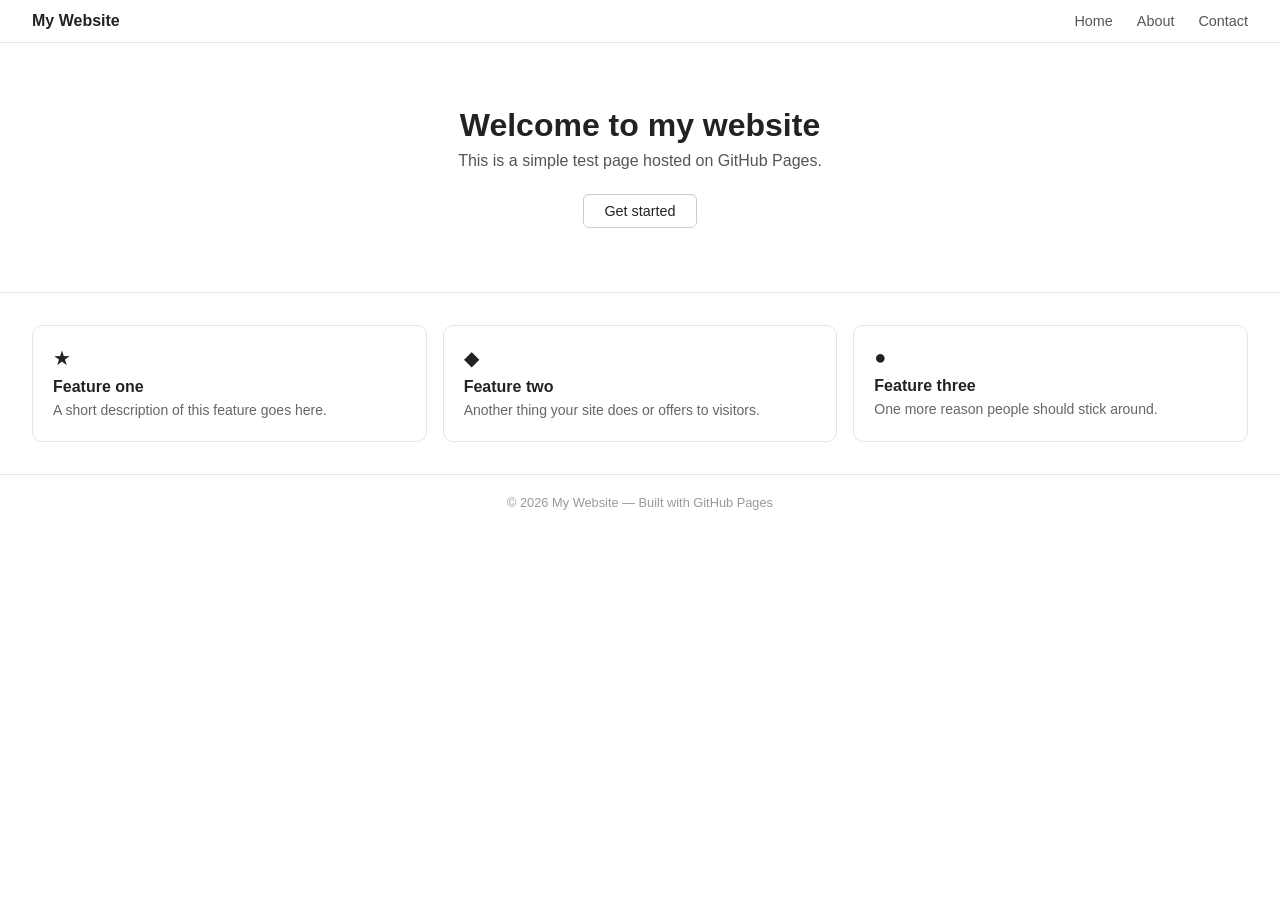
==== index.html @ 02c38de4 "initial commit" ====
<!DOCTYPE html>
<html lang="en">
<head>
  <meta charset="UTF-8" />
  <meta name="viewport" content="width=device-width, initial-scale=1.0" />
  <title>My Website</title>
  <style>
    * { box-sizing: border-box; margin: 0; padding: 0; }

    body {
      font-family: sans-serif;
      color: #222;
      background: #fff;
    }

    nav {
      display: flex;
      align-items: center;
      justify-content: space-between;
      padding: 0.75rem 2rem;
      border-bottom: 1px solid #e5e5e5;
    }

    nav .logo { font-weight: 600; font-size: 1rem; }

    nav .links { display: flex; gap: 1.5rem; }
    nav .links a { font-size: 0.9rem; color: #555; text-decoration: none; }
    nav .links a:hover { color: #111; }

    .hero {
      text-align: center;
      padding: 4rem 2rem;
      border-bottom: 1px solid #e5e5e5;
    }

    .hero h1 { font-size: 2rem; font-weight: 600; margin-bottom: 0.5rem; }
    .hero p { font-size: 1rem; color: #555; margin-bottom: 1.5rem; }

    .btn {
      display: inline-block;
      padding: 0.5rem 1.25rem;
      border: 1px solid #ccc;
      border-radius: 6px;
      font-size: 0.9rem;
      color: #222;
      text-decoration: none;
      cursor: pointer;
    }

    .btn:hover { background: #f5f5f5; }

    .cards {
      display: grid;
      grid-template-columns: repeat(auto-fit, minmax(200px, 1fr));
      gap: 1rem;
      padding: 2rem;
    }

    .card {
      border: 1px solid #e5e5e5;
      border-radius: 10px;
      padding: 1.25rem;
    }

    .card-icon { font-size: 1.25rem; margin-bottom: 0.5rem; }
    .card h3 { font-size: 1rem; font-weight: 600; margin-bottom: 0.25rem; }
    .card p { font-size: 0.875rem; color: #666; line-height: 1.5; }

    footer {
      text-align: center;
      padding: 1.25rem;
      font-size: 0.8rem;
      color: #999;
      border-top: 1px solid #e5e5e5;
    }
  </style>
</head>
<body>

  <nav>
    <span class="logo">My Website</span>
    <div class="links">
      <a href="#">Home</a>
      <a href="#">About</a>
      <a href="#">Contact</a>
    </div>
  </nav>

  <section class="hero">
    <h1>Welcome to my website</h1>
    <p>This is a simple test page hosted on GitHub Pages.</p>
    <a href="#" class="btn">Get started</a>
  </section>

  <section class="cards">
    <div class="card">
      <div class="card-icon">★</div>
      <h3>Feature one</h3>
      <p>A short description of this feature goes here.</p>
    </div>
    <div class="card">
      <div class="card-icon">◆</div>
      <h3>Feature two</h3>
      <p>Another thing your site does or offers to visitors.</p>
    </div>
    <div class="card">
      <div class="card-icon">●</div>
      <h3>Feature three</h3>
      <p>One more reason people should stick around.</p>
    </div>
  </section>

  <footer>© 2026 My Website — Built with GitHub Pages</footer>

</body>
</html>
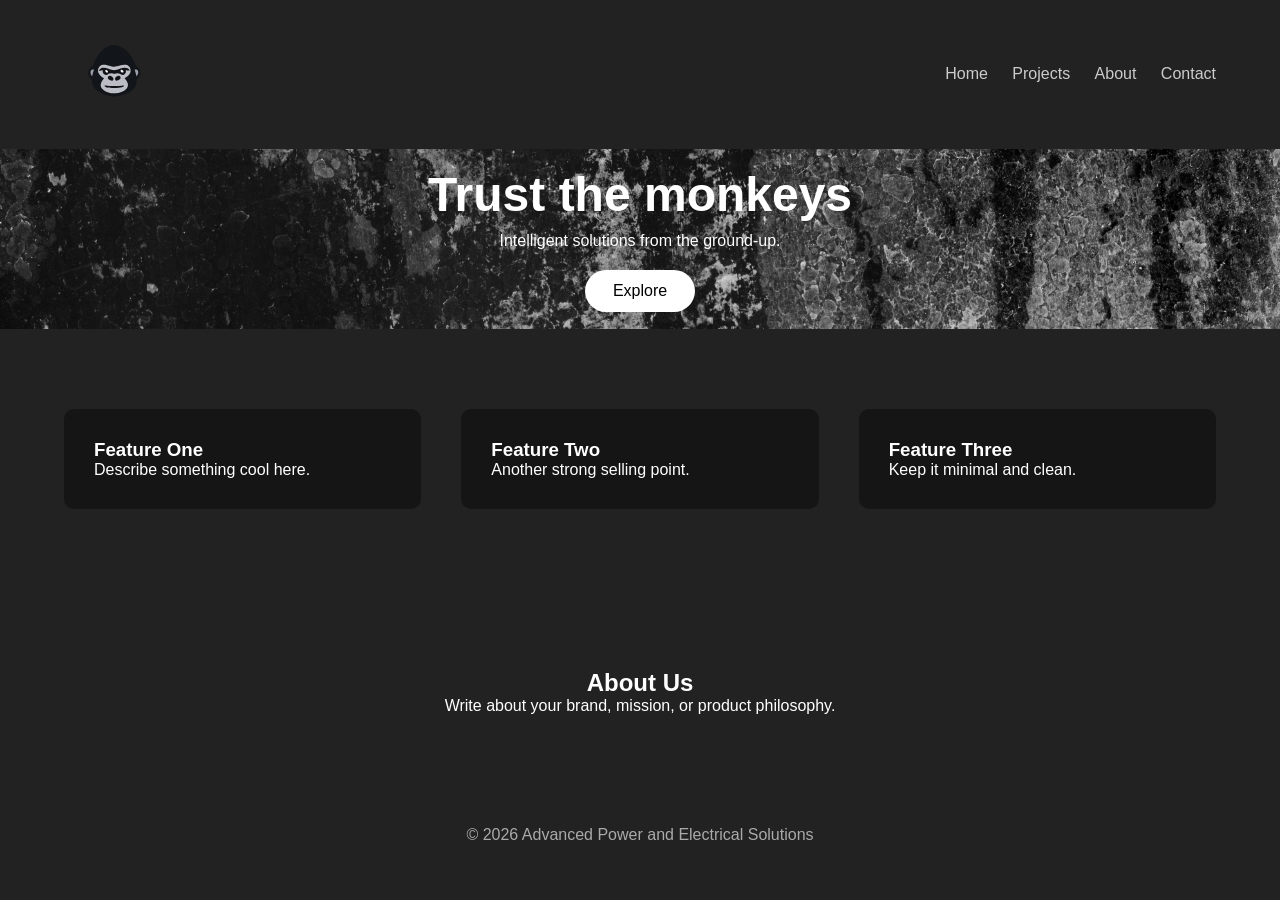
==== commit 015378dd: "for testing purpuses" ====
--- a/index.html
+++ b/index.html
@@ -1,116 +1,68 @@
 <!DOCTYPE html>
 <html lang="en">
 <head>
-  <meta charset="UTF-8" />
-  <meta name="viewport" content="width=device-width, initial-scale=1.0" />
-  <title>My Website</title>
-  <style>
-    * { box-sizing: border-box; margin: 0; padding: 0; }
-
-    body {
-      font-family: sans-serif;
-      color: #222;
-      background: #fff;
-    }
-
-    nav {
-      display: flex;
-      align-items: center;
-      justify-content: space-between;
-      padding: 0.75rem 2rem;
-      border-bottom: 1px solid #e5e5e5;
-    }
-
-    nav .logo { font-weight: 600; font-size: 1rem; }
-
-    nav .links { display: flex; gap: 1.5rem; }
-    nav .links a { font-size: 0.9rem; color: #555; text-decoration: none; }
-    nav .links a:hover { color: #111; }
-
-    .hero {
-      text-align: center;
-      padding: 4rem 2rem;
-      border-bottom: 1px solid #e5e5e5;
-    }
-
-    .hero h1 { font-size: 2rem; font-weight: 600; margin-bottom: 0.5rem; }
-    .hero p { font-size: 1rem; color: #555; margin-bottom: 1.5rem; }
-
-    .btn {
-      display: inline-block;
-      padding: 0.5rem 1.25rem;
-      border: 1px solid #ccc;
-      border-radius: 6px;
-      font-size: 0.9rem;
-      color: #222;
-      text-decoration: none;
-      cursor: pointer;
-    }
-
-    .btn:hover { background: #f5f5f5; }
-
-    .cards {
-      display: grid;
-      grid-template-columns: repeat(auto-fit, minmax(200px, 1fr));
-      gap: 1rem;
-      padding: 2rem;
-    }
-
-    .card {
-      border: 1px solid #e5e5e5;
-      border-radius: 10px;
-      padding: 1.25rem;
-    }
-
-    .card-icon { font-size: 1.25rem; margin-bottom: 0.5rem; }
-    .card h3 { font-size: 1rem; font-weight: 600; margin-bottom: 0.25rem; }
-    .card p { font-size: 0.875rem; color: #666; line-height: 1.5; }
-
-    footer {
-      text-align: center;
-      padding: 1.25rem;
-      font-size: 0.8rem;
-      color: #999;
-      border-top: 1px solid #e5e5e5;
-    }
-  </style>
+  <meta charset="UTF-8">
+  <title>Advanced Power and Electrical Systems - APES</title>
+  <meta name="viewport" content="width=device-width, initial-scale=1.0">
+  <link rel="stylesheet" href="style.css">
 </head>
 <body>
 
-  <nav>
-    <span class="logo">My Website</span>
-    <div class="links">
+<!-- NAV -->
+<header class="nav">
+  <div class="container">
+    <h1 class="logo"><img src="logo.svg" style="width: 100px"></h1>
+    <nav>
       <a href="#">Home</a>
-      <a href="#">About</a>
-      <a href="#">Contact</a>
-    </div>
-  </nav>
+      <a href="projects.html">Projects</a>
+      <a href="about.html">About</a>
+      <a href="contact.html">Contact</a>
+    </nav>
+  </div>
+</header>
 
-  <section class="hero">
-    <h1>Welcome to my website</h1>
-    <p>This is a simple test page hosted on GitHub Pages.</p>
-    <a href="#" class="btn">Get started</a>
-  </section>
+<!-- HERO -->
+<section class="hero">
+  <div class="hero-content">
+    <h2>Trust the monkeys</h2>
+    <p>Intelligent solutions from the ground-up.</p>
+    <button onclick="window.location.href='projects.html'">
+  Explore
+</button>
+  </div>
+</section>
 
-  <section class="cards">
-    <div class="card">
-      <div class="card-icon">★</div>
-      <h3>Feature one</h3>
-      <p>A short description of this feature goes here.</p>
-    </div>
-    <div class="card">
-      <div class="card-icon">◆</div>
-      <h3>Feature two</h3>
-      <p>Another thing your site does or offers to visitors.</p>
-    </div>
-    <div class="card">
-      <div class="card-icon">●</div>
-      <h3>Feature three</h3>
-      <p>One more reason people should stick around.</p>
-    </div>
-  </section>
+<!-- FEATURE GRID -->
+<section class="features container">
+  <div class="feature">
+    <h3>Feature One</h3>
+    <p>Describe something cool here.</p>
+  </div>
+  <div class="feature">
+    <h3>Feature Two</h3>
+    <p>Another strong selling point.</p>
+  </div>
+  <div class="feature">
+    <h3>Feature Three</h3>
+    <p>Keep it minimal and clean.</p>
+  </div>
+</section>
 
-  <footer>© 2026 My Website — Built with GitHub Pages</footer>
+<!-- IMAGE SHOWCASE -->
+<section class="showcase">
+  <img src="https://via.placeholder.com/1200x600" alt="">
+</section>
+
+<!-- ABOUT -->
+<section class="about container">
+  <h2>About Us</h2>
+  <p>Write about your brand, mission, or product philosophy.</p>
+</section>
+
+<!-- FOOTER -->
+<footer>
+  <p>© 2026 Advanced Power and Electrical Solutions</p>
+</footer>
 
 </body>
 </html>
--- a/style.css
+++ b/style.css
@@ -0,0 +1,111 @@
+* {
+  margin: 0;
+  padding: 0;
+  box-sizing: border-box;
+  font-family: Noto Sans, sans-serif;
+}
+
+body {
+  background: #222222;
+  color: #ffffff;
+}
+
+/* CONTAINER */
+.container {
+  width: 90%;
+  max-width: 1200px;
+  margin: auto;
+}
+
+/* NAV */
+.nav {
+  padding: 20px 0;
+  border-bottom: 1px solid #222;
+}
+
+.nav .container {
+  display: flex;
+  justify-content: space-between;
+  align-items: center;
+}
+
+.nav a {
+  margin-left: 20px;
+  color: #ccc;
+  text-decoration: none;
+  transition: 0.3s;
+}
+
+.nav a:hover {
+  color: #fff;
+}
+
+/* HERO */
+.hero {
+  height: 20vh;
+  background: url(background.jpg) center/cover no-repeat;
+  display: flex;
+  align-items: center;
+  justify-content: center;
+  text-align: center;
+}
+
+.hero h2 {
+  font-size: 3rem;
+  margin-bottom: 10px;
+}
+
+.hero button {
+  margin-top: 20px;
+  padding: 12px 28px;
+  border: none;
+  background: white;
+  color: black;
+  cursor: pointer;
+  border-radius: 30px; /* 👈 this makes it rounded */
+  font-size: 1rem;
+  transition: 0.3s;
+}
+
+.hero button:hover {
+  background: #ddd;
+}
+
+/* FEATURES */
+.features {
+  display: grid;
+  grid-template-columns: repeat(auto-fit, minmax(250px, 1fr));
+  gap: 40px;
+  padding: 80px 0;
+}
+
+.feature {
+  background: #151515;
+  padding: 30px;
+  border-radius: 10px;
+  transition: 0.3s;
+}
+
+.feature:hover {
+  transform: translateY(-5px);
+}
+
+/* SHOWCASE */
+.showcase img {
+  width: 100%;
+  display: block;
+}
+
+/* ABOUT */
+.about {
+  padding: 80px 0;
+  text-align: center;
+}
+
+/* FOOTER */
+footer {
+  text-align: center;
+  padding: 30px;
+  border-top: 1px solid #222;
+  color: #aaa;
+}
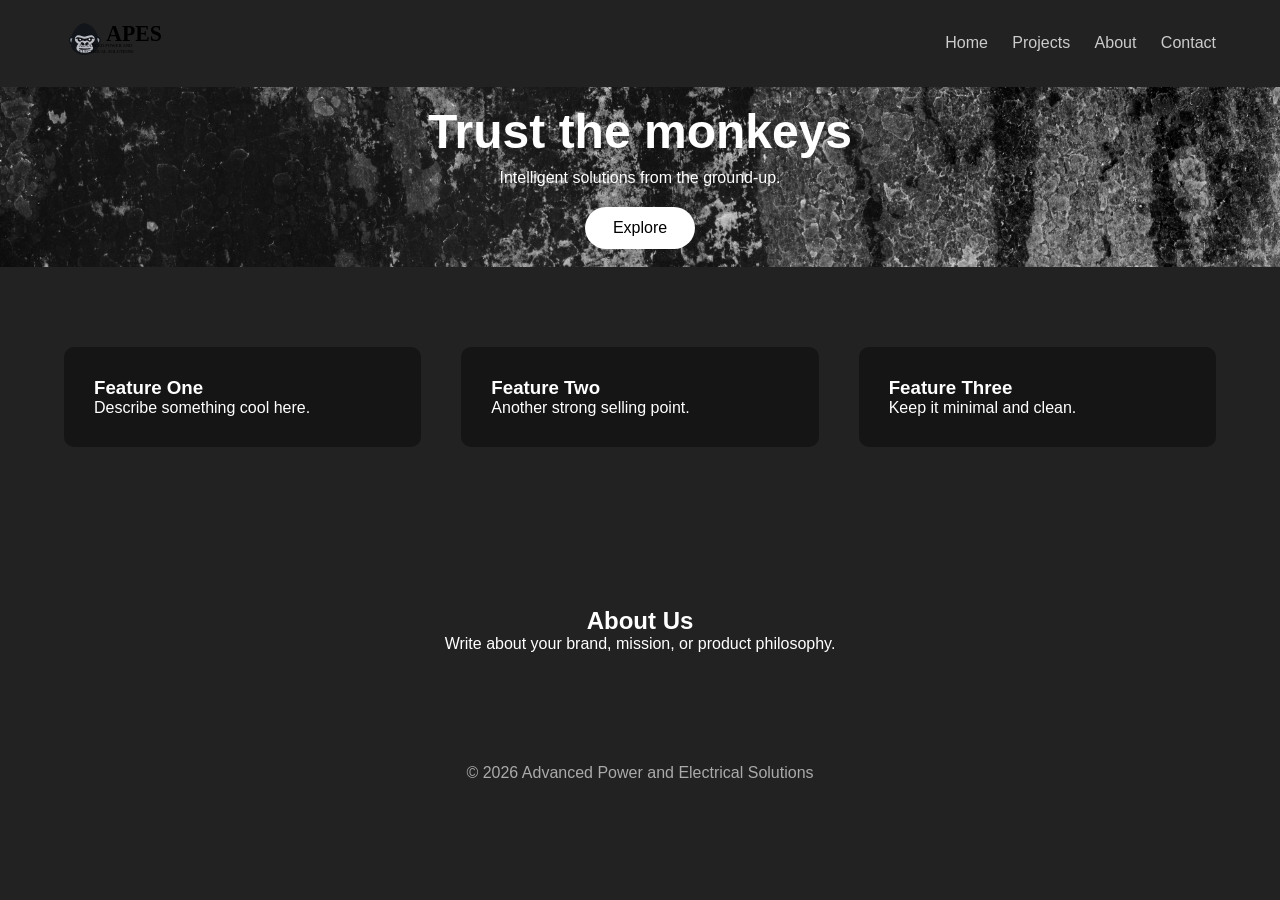
==== commit 4041de68: "added logo" ====
--- a/index.html
+++ b/index.html
@@ -11,7 +11,7 @@
 <!-- NAV -->
 <header class="nav">
   <div class="container">
-    <h1 class="logo"><img src="logo.svg" style="width: 100px"></h1>
+    <h1 class="logo"><img src="images/apes-logo-horiz.svg" style="width: 100px"></h1>
     <nav>
       <a href="#">Home</a>
       <a href="projects.html">Projects</a>
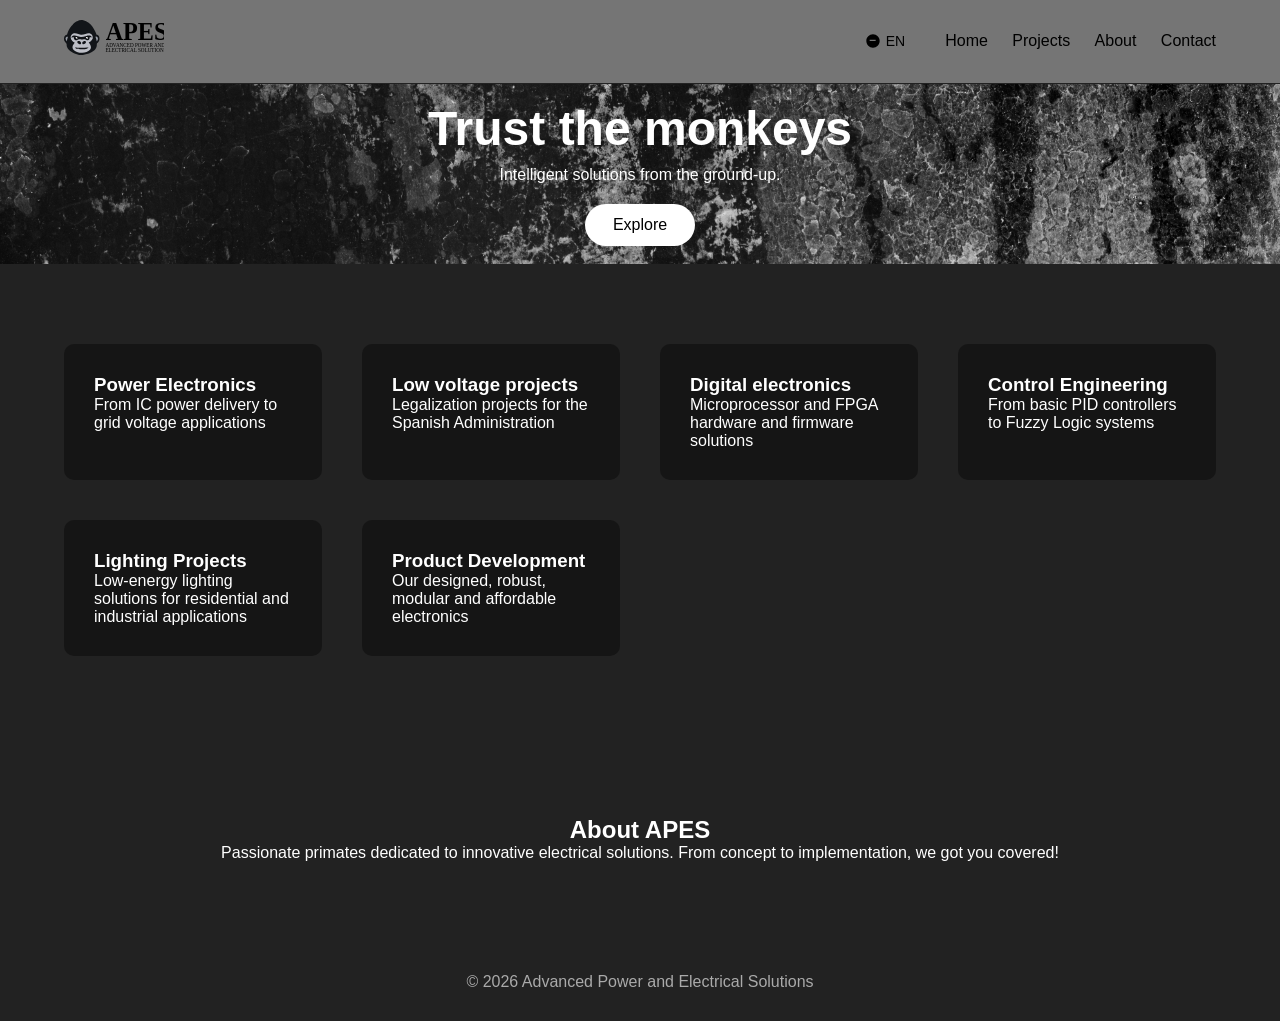
==== commit 8de9b1a1: "more content" ====
--- a/index.html
+++ b/index.html
@@ -12,21 +12,35 @@
 <header class="nav">
   <div class="container">
     <h1 class="logo"><img src="images/apes-logo-horiz.svg" style="width: 100px"></h1>
-    <nav>
-      <a href="#">Home</a>
-      <a href="projects.html">Projects</a>
-      <a href="about.html">About</a>
-      <a href="contact.html">Contact</a>
-    </nav>
+    <div class="nav-right">
+      <div class="language-selector">
+        <button class="language-btn">
+          <svg width="16" height="16" viewBox="0 0 24 24" fill="currentColor">
+            <path d="M12 2C6.48 2 2 6.48 2 12s4.48 10 10 10 10-4.48 10-10S17.52 2 12 2zm-2 15l.15-.15C9.66 15.66 10.32 15 11 15s1.34.66 1.85 1.85L13 17v-2h-3v2zm6-5H7v-2h9v2z"/>
+          </svg>
+          <span id="current-lang">EN</span>
+        </button>
+        <div class="dropdown-content">
+          <a href="#" data-lang="en">English</a>
+          <a href="#" data-lang="es">Español</a>
+        </div>
+      </div>
+      <nav>
+        <a href="#" data-i18n="nav.home">Home</a>
+        <a href="projects.html" data-i18n="nav.projects">Projects</a>
+        <a href="about.html" data-i18n="nav.about">About</a>
+        <a href="contact.html" data-i18n="nav.contact">Contact</a>
+      </nav>
+    </div>
   </div>
 </header>
 
 <!-- HERO -->
 <section class="hero">
   <div class="hero-content">
-    <h2>Trust the monkeys</h2>
-    <p>Intelligent solutions from the ground-up.</p>
-    <button onclick="window.location.href='projects.html'">
+    <h2 data-i18n="hero.title">Trust the monkeys</h2>
+    <p data-i18n="hero.subtitle">Intelligent solutions from the ground-up.</p>
+    <button onclick="window.location.href='projects.html'" data-i18n="hero.button">
   Explore
 </button>
   </div>
@@ -35,16 +49,28 @@
 <!-- FEATURE GRID -->
 <section class="features container">
   <div class="feature">
-    <h3>Feature One</h3>
-    <p>Describe something cool here.</p>
+    <h3 data-i18n="feature1.title">Power Electronics</h3>
+    <p data-i18n="feature1.desc">From IC power delivery to grid voltage applications</p>
   </div>
   <div class="feature">
-    <h3>Feature Two</h3>
-    <p>Another strong selling point.</p>
+    <h3 data-i18n="feature2.title">Low voltage projects</h3>
+    <p data-i18n="feature2.desc">Legalization projects for the Spanish Administration</p>
   </div>
   <div class="feature">
-    <h3>Feature Three</h3>
-    <p>Keep it minimal and clean.</p>
+    <h3 data-i18n="feature3.title">Digital electronics</h3>
+    <p data-i18n="feature3.desc">Microprocessor and FPGA hardware and firmware solutions</p>
+  </div>
+  <div class="feature">
+    <h3 data-i18n="feature4.title">Control Engineering</h3>
+    <p data-i18n="feature4.desc">From basic PID controllers to Fuzzy Logic systems</p>
+  </div>
+  <div class="feature">
+    <h3 data-i18n="feature5.title">Lighting Projects</h3>
+    <p data-i18n="feature5.desc">Low-energy lighting solutions for residential and industrial applications</p>
+  </div>
+  <div class="feature">
+    <h3 data-i18n="feature6.title">Product Development</h3>
+    <p data-i18n="feature6.desc">House designed, robust, modular and affordable electronics</p>
   </div>
 </section>
 
@@ -55,14 +81,15 @@
 
 <!-- ABOUT -->
 <section class="about container">
-  <h2>About Us</h2>
-  <p>Write about your brand, mission, or product philosophy.</p>
+  <h2 data-i18n="about.title">About APES</h2>
+  <p data-i18n="about.story">Passionate primates dedicated to innovative electrical solutions. From concept to implementation, we got you covered!</p>
 </section>
 
 <!-- FOOTER -->
 <footer>
-  <p>© 2026 Advanced Power and Electrical Solutions</p>
+  <p data-i18n="footer.copyright">© 2026 Advanced Power and Electrical Solutions</p>
 </footer>
 
+<script src="script.js"></script>
 </body>
 </html>
--- a/style.css
+++ b/style.css
@@ -21,6 +21,7 @@
 .nav {
   padding: 20px 0;
   border-bottom: 1px solid #222;
+  background: #757575;
 }
 
 .nav .container {
@@ -29,14 +30,66 @@
   align-items: center;
 }
 
+.nav-right {
+  display: flex;
+  align-items: center;
+}
+
 .nav a {
   margin-left: 20px;
-  color: #ccc;
+  color: #000000;
   text-decoration: none;
   transition: 0.3s;
 }
 
 .nav a:hover {
+  color: #004200;
+}
+
+.languages {
+  margin-right: 20px;
+}
+
+.language-selector {
+  position: relative;
+  margin-right: 20px;
+}
+
+.language-btn {
+  background: none;
+  border: none;
+  color: #000000;
+  cursor: pointer;
+  display: flex;
+  align-items: center;
+  gap: 5px;
+  font-size: 14px;
+}
+
+.language-btn:hover {
+  color: #004200;
+}
+
+.dropdown-content {
+  display: none;
+  position: absolute;
+  top: 100%;
+  right: 0;
+  background: #333;
+  min-width: 100px;
+  box-shadow: 0 8px 16px rgba(0,0,0,0.2);
+  z-index: 1;
+}
+
+.dropdown-content a {
+  color: #ccc;
+  padding: 12px 16px;
+  text-decoration: none;
+  display: block;
+}
+
+.dropdown-content a:hover {
+  background: #444;
   color: #fff;
 }
 
